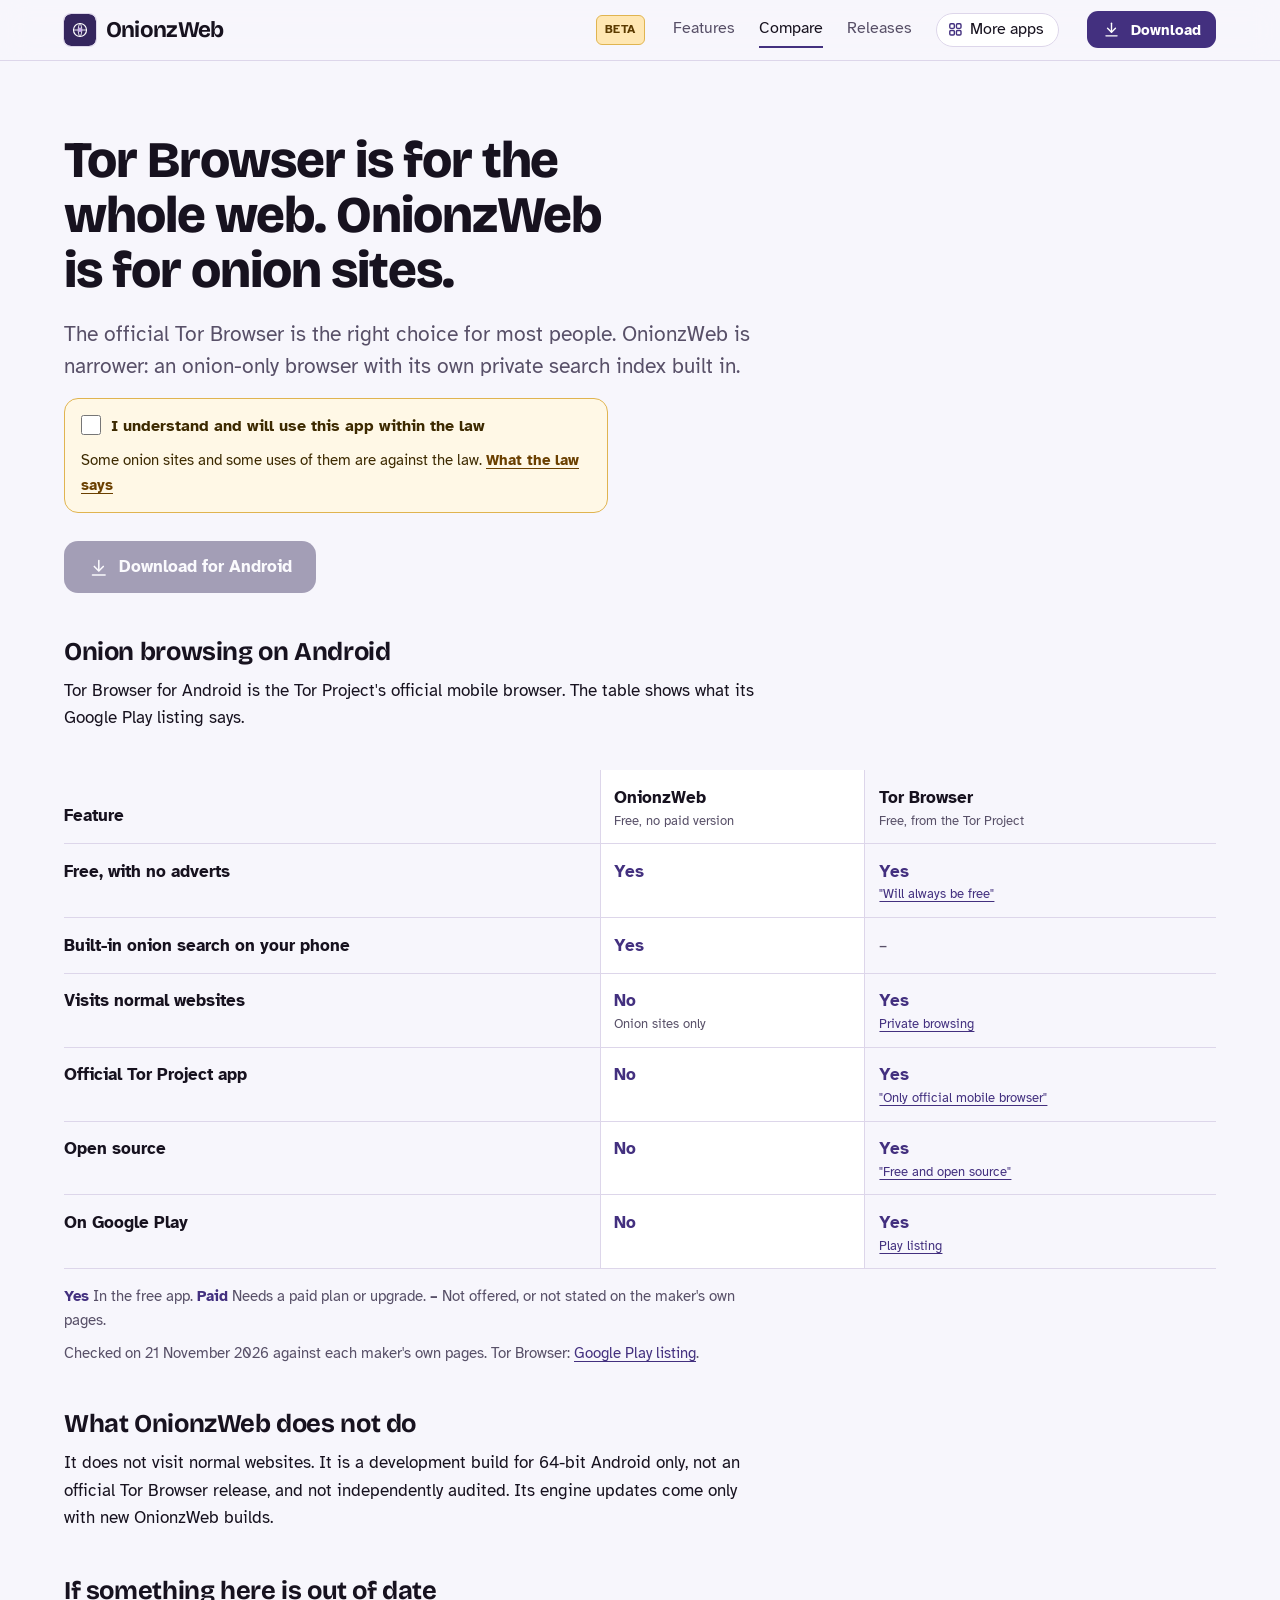
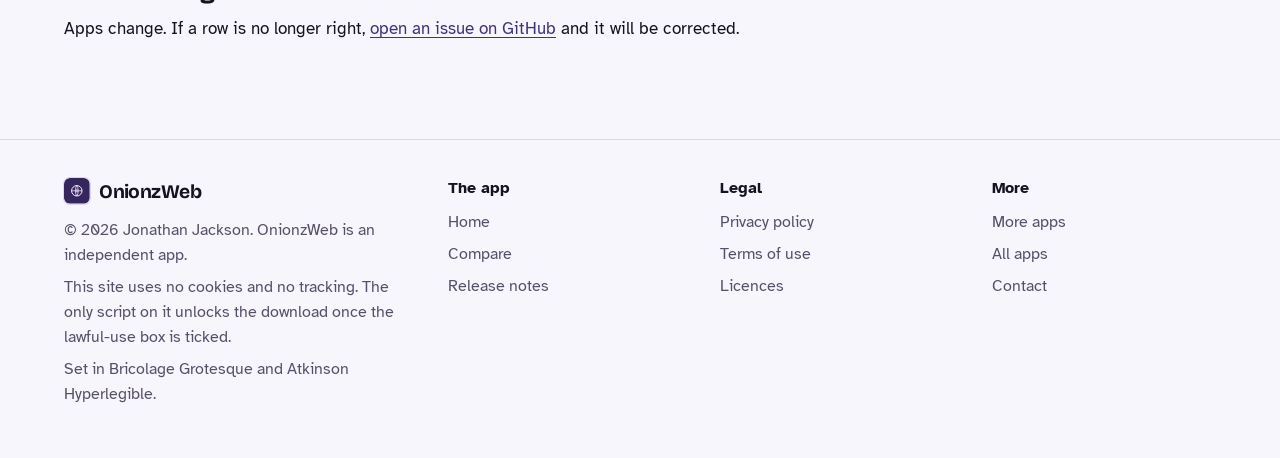
==== compare.html @ 521ddbe4 "Add the website" ====
<!DOCTYPE html>
<html lang="en-GB">
<head>
<meta charset="utf-8">
<meta name="viewport" content="width=device-width, initial-scale=1">
<title>OnionzWeb compared with Tor Browser</title>
<meta name="description" content="How OnionzWeb compares with the official Tor Browser for Android, row by row, with each claim linked to Tor Browser&#x27;s Google Play listing.">
<meta name="author" content="Jonathan Jackson">
<link rel="canonical" href="https://customgpter.github.io/onionzweb/compare.html">
<meta name="theme-color" content="#f7f6fc" media="(prefers-color-scheme: light)">
<meta name="theme-color" content="#0c0a15" media="(prefers-color-scheme: dark)">
<meta property="og:type" content="website">
<meta property="og:site_name" content="OnionzWeb">
<meta property="og:title" content="OnionzWeb compared with Tor Browser">
<meta property="og:description" content="How OnionzWeb compares with the official Tor Browser for Android, row by row, with each claim linked to Tor Browser&#x27;s Google Play listing.">
<meta property="og:url" content="https://customgpter.github.io/onionzweb/compare.html">
<meta property="og:image" content="https://customgpter.github.io/onionzweb/assets/og.png">
<meta property="og:image:width" content="1200">
<meta property="og:image:height" content="630">
<meta property="og:image:alt" content="OnionzWeb&#x27;s home screen: a private onion index with search and the totals">
<meta property="og:locale" content="en_GB">
<meta name="twitter:card" content="summary_large_image">
<link rel="icon" href="./assets/favicon.svg" type="image/svg+xml">
<link rel="apple-touch-icon" href="./assets/apple-touch-icon.png">
<link rel="preload" href="./assets/fonts/bricolage-grotesque-latin.woff2" as="font" type="font/woff2" crossorigin>
<link rel="preload" href="./assets/fonts/atkinson-hyperlegible-latin-400-normal.woff2" as="font" type="font/woff2" crossorigin>
<link rel="stylesheet" href="./assets/site.css?v=1">
<link rel="stylesheet" href="./assets/house.css?v=1">
<link rel="stylesheet" href="./assets/apps-list.css?v=1">
<script src="./assets/apps-list.js?v=1" defer></script>
</head>
<body>
<a class="skip" href="#main">Skip to content</a>
<header class="masthead">
<div class="wrap">
<a class="brand" href="./" aria-label="OnionzWeb home"><svg viewBox="0 0 108 108" aria-hidden="true"><rect width="108" height="108" rx="24" fill="#35265e"/><circle cx="54" cy="54" r="22" fill="none" stroke="#fff" stroke-width="4"/><path d="M32 54h44M54 32c-8 8-8 36 0 44M54 32c8 8 8 36 0 44" fill="none" stroke="#fff" stroke-width="3"/><path d="M54 44c-1.5 4-6 6-6 11a6 6 0 0 0 12 0c0-5-4.5-7-6-11z" fill="#c9a7f2"/></svg><span>OnionzWeb</span></a><span class="beta-tag">Beta</span>
<nav aria-label="Main"><ul><li><a href="./#features">Features</a></li><li><a href="./compare.html" aria-current="page">Compare</a></li><li><a href="./releases.html">Releases</a></li><li><a class="more-apps" href="./more-apps.html"><svg class="ico" viewBox="0 0 24 24" aria-hidden="true"><rect x="4" y="4" width="6.5" height="6.5" rx="1.6"/><rect x="13.5" y="4" width="6.5" height="6.5" rx="1.6"/><rect x="4" y="13.5" width="6.5" height="6.5" rx="1.6"/><rect x="13.5" y="13.5" width="6.5" height="6.5" rx="1.6"/></svg>More apps</a></li></ul></nav>
<a class="button small" href="./#download"><svg class="ico" viewBox="0 0 24 24" aria-hidden="true"><path d="M12 4v11"/><path d="M7 10.5l5 5 5-5"/><path d="M5 20h14"/></svg>Download</a>
</div>
</header>
<main id="main" class="doc">
<div class="wrap">
<div class="measure">
<h1>Tor Browser is for the whole web. OnionzWeb is for onion sites.</h1>
<p class="lede">The official Tor Browser is the right choice for most people. OnionzWeb is narrower: an onion-only browser with its own private search index built in.</p>
<div class="gate-scope"><div class="law-box" data-gate><label><input type="checkbox"> I understand and will use this app within the law</label><p>Some onion sites and some uses of them are against the law. <a href="terms.html#law">What the law says</a></p><noscript><p>Turn on JavaScript to tick the box and download.</p></noscript></div><p class="get"><a class="button" data-href="https://github.com/CustomGPTer/onionzweb/releases/download/v0.1.0-dev8/OnionzWeb.apk" aria-disabled="true" role="link" tabindex="-1"><svg class="ico" viewBox="0 0 24 24" aria-hidden="true"><path d="M12 4v11"/><path d="M7 10.5l5 5 5-5"/><path d="M5 20h14"/></svg>Download for Android</a></p></div>
<h2 id="table">Onion browsing on Android</h2>
<p>Tor Browser for Android is the Tor Project's official mobile browser. The table shows what its Google Play listing says.</p>
</div>
<div class="scroll">
<table class="cmp">
<thead><tr><th scope="col">Feature</th><th scope="col" class="ours">OnionzWeb<small>Free, no paid version</small></th><th scope="col">Tor Browser<small>Free, from the Tor Project</small></th></tr></thead>
<tbody>
<tr><th scope="row">Free, with no adverts</th><td class="yes ours"><span class="app">OnionzWeb</span><span class="v">Yes</span></td><td class="yes"><span class="app">Tor Browser</span><span class="v">Yes<small><a href="https://play.google.com/store/apps/details?id=org.torproject.torbrowser">"Will always be free"</a></small></span></td></tr>
<tr><th scope="row">Built-in onion search on your phone</th><td class="yes ours"><span class="app">OnionzWeb</span><span class="v">Yes</span></td><td class="na"><span class="app">Tor Browser</span><span class="v">&ndash;</span></td></tr>
<tr><th scope="row">Visits normal websites</th><td class="yes ours"><span class="app">OnionzWeb</span><span class="v">No<small>Onion sites only</small></span></td><td class="yes"><span class="app">Tor Browser</span><span class="v">Yes<small><a href="https://play.google.com/store/apps/details?id=org.torproject.torbrowser">Private browsing</a></small></span></td></tr>
<tr><th scope="row">Official Tor Project app</th><td class="yes ours"><span class="app">OnionzWeb</span><span class="v">No</span></td><td class="yes"><span class="app">Tor Browser</span><span class="v">Yes<small><a href="https://play.google.com/store/apps/details?id=org.torproject.torbrowser">"Only official mobile browser"</a></small></span></td></tr>
<tr><th scope="row">Open source</th><td class="yes ours"><span class="app">OnionzWeb</span><span class="v">No</span></td><td class="yes"><span class="app">Tor Browser</span><span class="v">Yes<small><a href="https://play.google.com/store/apps/details?id=org.torproject.torbrowser">"Free and open source"</a></small></span></td></tr>
<tr><th scope="row">On Google Play</th><td class="yes ours"><span class="app">OnionzWeb</span><span class="v">No</span></td><td class="yes"><span class="app">Tor Browser</span><span class="v">Yes<small><a href="https://play.google.com/store/apps/details?id=org.torproject.torbrowser">Play listing</a></small></span></td></tr>
</tbody>
</table>
</div>
<div class="measure">
<p class="key"><strong class="yes">Yes</strong> In the free app. <strong class="pay">Paid</strong> Needs a paid plan or upgrade. <strong>&ndash;</strong> Not offered, or not stated on the maker's own pages.</p>
<p class="key">Checked on 21 November 2026 against each maker's own pages. Tor Browser: <a href="https://play.google.com/store/apps/details?id=org.torproject.torbrowser">Google Play listing</a>.</p>
<h2>What OnionzWeb does not do</h2><p>It does not visit normal websites. It is a development build for 64-bit Android only, not an official Tor Browser release, and not independently audited. Its engine updates come only with new OnionzWeb builds.</p>
<h2 id="wrong">If something here is out of date</h2>
<p>Apps change. If a row is no longer right, <a href="https://github.com/CustomGPTer/onionzweb/issues">open an issue on GitHub</a> and it will be corrected.</p>
</div>
</div>
</main>
<footer class="colophon">
<div class="wrap">
<div>
<a class="brand" href="./" aria-label="OnionzWeb home"><svg viewBox="0 0 108 108" aria-hidden="true"><rect width="108" height="108" rx="24" fill="#35265e"/><circle cx="54" cy="54" r="22" fill="none" stroke="#fff" stroke-width="4"/><path d="M32 54h44M54 32c-8 8-8 36 0 44M54 32c8 8 8 36 0 44" fill="none" stroke="#fff" stroke-width="3"/><path d="M54 44c-1.5 4-6 6-6 11a6 6 0 0 0 12 0c0-5-4.5-7-6-11z" fill="#c9a7f2"/></svg><span>OnionzWeb</span></a>
<p>&copy; 2026 Jonathan Jackson. OnionzWeb is an independent app.</p>
<p>This site uses no cookies and no tracking. The only script on it unlocks the download once the lawful-use box is ticked.</p>
<p>Set in Bricolage Grotesque and Atkinson Hyperlegible.</p>
</div>
<nav aria-label="The app"><h2>The app</h2><ul>
<li><a href="./">Home</a></li>
<li><a href="./compare.html">Compare</a></li>
<li><a href="./releases.html">Release notes</a></li>

</ul></nav>
<nav aria-label="Legal"><h2>Legal</h2><ul>
<li><a href="./privacy.html">Privacy policy</a></li>
<li><a href="./terms.html">Terms of use</a></li>
<li><a href="./licences.html">Licences</a></li>
</ul></nav>
<nav aria-label="More"><h2>More</h2><ul>
<li><a href="./more-apps.html">More apps</a></li>
<li><a href="https://customgpter.github.io/">All apps</a></li>
<li><a href="https://github.com/CustomGPTer/onionzweb/issues">Contact</a></li>
</ul></nav>
</div>
</footer>
</body>
</html>
---- assets/site.css ----
@font-face{font-family:"Bricolage Grotesque";src:url("fonts/bricolage-grotesque-latin.woff2") format("woff2");font-weight:200 800;font-style:normal;font-display:swap}
@font-face{font-family:"Atkinson Hyperlegible";src:url("fonts/atkinson-hyperlegible-latin-400-normal.woff2") format("woff2");font-weight:400;font-style:normal;font-display:swap}
@font-face{font-family:"Atkinson Hyperlegible";src:url("fonts/atkinson-hyperlegible-latin-700-normal.woff2") format("woff2");font-weight:700;font-style:normal;font-display:swap}

/* Daylight page, night-time camera. The lamp colour is kept for the one thing to press and for what the camera has seen. */
:root{
  --page:#f2f5f9; --panel:#ffffff; --raised:#e8edf3; --ink:#0d1a2b; --soft:#465468; --rule:#d2dae4;
  --accent:#0a6a55; --accent-ink:#ffffff; --warn:#8a5200; --rec:#d3302f;
  --lamp:#ffb347; --lamp-ink:#231400; --lamp-text:#8a5200;
  --night:#09111e; --night-2:#111d30; --night-3:#1a2a43; --night-ink:#eaf0f8; --night-soft:#9fb0c7; --night-rule:#24364f; --iris:#55d6ab;
  --display:"Bricolage Grotesque","Atkinson Hyperlegible",system-ui,sans-serif;
  --sans:"Atkinson Hyperlegible",system-ui,-apple-system,"Segoe UI",Roboto,sans-serif;
  --mono:ui-monospace,SFMono-Regular,Menlo,Consolas,"Liberation Mono",monospace;
  color-scheme:light dark;
}
@media (prefers-color-scheme:dark){
  :root{--page:#0a111b; --panel:#111a27; --raised:#182434; --ink:#e9eef5; --soft:#a0aec0; --rule:#243247;
    --accent:#55d6ab; --accent-ink:#00281d; --warn:#ffb347; --rec:#ff6163; --lamp-text:#ffb347}
}

*,*::before,*::after{box-sizing:border-box}
html{-webkit-text-size-adjust:100%;scroll-behavior:smooth;scroll-padding-top:5.5rem}
@media (prefers-reduced-motion:reduce){html{scroll-behavior:auto}}
body{margin:0;background:var(--page);color:var(--ink);font:400 1.0625rem/1.62 var(--sans);text-rendering:optimizeLegibility;-webkit-font-smoothing:antialiased}
img,svg{max-width:100%;display:block}
a{color:var(--accent);text-decoration-thickness:.07em;text-underline-offset:.2em}
a:hover{text-decoration-thickness:.13em}
:focus-visible{outline:3px solid var(--lamp);outline-offset:3px;border-radius:6px}
code{font:.9em/1 var(--mono);overflow-wrap:anywhere}
h1,h2,h3{font-family:var(--display);font-weight:700;letter-spacing:-.015em;line-height:1.08;margin:0;text-wrap:balance}
p{margin:0 0 1rem}
.skip{position:absolute;left:-999px;top:0;background:var(--ink);color:var(--page);padding:.6rem 1rem;z-index:30;border-radius:0 0 8px 0}
.skip:focus{left:0}
.sr{position:absolute;width:1px;height:1px;overflow:hidden;clip-path:inset(50%);white-space:nowrap}
.wrap{width:min(72rem,100% - 2.5rem);margin-inline:auto}
.measure{max-width:44rem}
.ico{width:1.25em;height:1.25em;flex:none;fill:none;stroke:currentColor;stroke-width:1.75;stroke-linecap:round;stroke-linejoin:round}

/* ---------- masthead */
.masthead{position:sticky;top:0;z-index:20;background:color-mix(in srgb,var(--page) 88%,transparent);-webkit-backdrop-filter:blur(14px) saturate(1.3);backdrop-filter:blur(14px) saturate(1.3);border-bottom:1px solid var(--rule)}
.masthead .wrap{display:flex;flex-wrap:wrap;align-items:center;gap:.35rem 1.75rem;padding-block:.7rem}
.brand{display:inline-flex;align-items:center;gap:.6rem;font:700 1.4rem/1 var(--display);letter-spacing:-.03em;color:var(--ink);text-decoration:none;margin-right:auto}
.brand svg{width:2rem;height:2rem;flex:none;border-radius:.5rem;box-shadow:0 0 0 1px var(--rule)}
.masthead nav ul{display:flex;flex-wrap:wrap;align-items:center;gap:.15rem 1.5rem;list-style:none;margin:0;padding:0;font-size:1rem;line-height:1.3}
.masthead nav a{display:inline-flex;align-items:center;gap:.4rem;color:var(--soft);text-decoration:none;padding-block:.45rem;border-bottom:2px solid transparent}
.masthead nav a:hover{color:var(--ink)}
.masthead nav a[aria-current="page"]{color:var(--ink);border-bottom-color:var(--lamp)}
.masthead nav a.more-apps{color:var(--ink);border:1px solid var(--rule);border-radius:999px;padding:.34rem .85rem .34rem .65rem;background:var(--panel)}
.masthead nav a.more-apps .ico{width:1.05em;height:1.05em;color:var(--accent);stroke-width:2}
.masthead nav a.more-apps:hover,.masthead nav a.more-apps[aria-current="page"]{border-color:var(--accent)}
.button{display:inline-flex;align-items:center;gap:.6rem;background:var(--lamp);color:var(--lamp-ink);font:700 1.08rem/1.2 var(--sans);text-decoration:none;padding:.95rem 1.5rem;border-radius:14px;box-shadow:0 1px 0 rgba(255,255,255,.45) inset,0 12px 24px -14px rgba(138,82,0,.9)}
.button:hover{background:#ffc56e}
.button:active{transform:translateY(1px)}
.button.small{font-size:.95rem;padding:.55rem .95rem;border-radius:11px;box-shadow:none}
.button.quiet{background:none;box-shadow:none;border:1px solid var(--rule);color:var(--ink)}
.button.quiet:hover{border-color:var(--ink);background:none}
@media (max-width:52rem){
  .masthead nav{order:3;flex:1 0 100%}
  .masthead nav ul{gap:.1rem .85rem;font-size:.95rem}
  .masthead nav .wide{display:none}
}
@media (max-width:24rem){.masthead nav a.more-apps .ico{display:none}.masthead nav a.more-apps{padding-inline:.7rem}}

/* ---------- hero */
.hero{padding-block:clamp(2.2rem,6vw,4.75rem) clamp(2.5rem,6vw,4.5rem);overflow:hidden}
.hero-grid{display:grid;gap:clamp(2.25rem,5vw,4rem);align-items:center}
@media (min-width:62rem){.hero-grid{grid-template-columns:minmax(0,11fr) minmax(0,10fr)}}
.hero h1{font-size:clamp(2.6rem,6vw,4.25rem);font-weight:800;line-height:1;letter-spacing:-.022em;margin-bottom:1.5rem}
.lede{font-size:clamp(1.14rem,2vw,1.3rem);line-height:1.55;color:var(--soft);margin:0 0 1rem;max-width:34rem}
.get{display:flex;flex-wrap:wrap;align-items:center;gap:.9rem 1.5rem;margin:1.8rem 0 1.1rem}
.get .aside{font-weight:700;color:var(--ink)}
.facts{font-size:.98rem;line-height:1.5;color:var(--soft);margin:0 0 .5rem;max-width:36rem}
.pills{display:flex;flex-wrap:wrap;gap:.45rem;list-style:none;margin:0 0 1rem;padding:0;font-size:.95rem}
.pills li{border:1px solid var(--rule);border-radius:999px;padding:.22rem .8rem;background:var(--panel);color:var(--soft)}

/* the monitor: the camera's view, the day beneath it, and the alert it sends */
.monitor{position:relative;max-width:36rem;margin-inline:auto;width:100%;padding-bottom:3.1rem}
@media (min-width:62rem){.monitor{margin-inline:auto 0}}
.screen{position:relative;background:var(--night);border-radius:22px;padding:.6rem;box-shadow:0 0 0 1px var(--night-rule),0 30px 60px -30px rgba(9,17,30,.75)}
.cam{position:relative;border-radius:15px;overflow:hidden;aspect-ratio:16/10;background:#0b1626}
.cam svg{width:100%;height:100%}
.cam text{font:700 15px var(--sans);fill:#231400}
.hud{position:absolute;display:inline-flex;align-items:center;gap:.4rem;font:700 .76rem/1 var(--sans);color:var(--night-ink);background:rgba(6,12,22,.62);border-radius:999px;padding:.38rem .65rem;letter-spacing:.01em}
.hud i{width:.5rem;height:.5rem;border-radius:50%;background:var(--iris)}
.hud.watching{left:.7rem;top:.7rem}
.hud.rec{right:.7rem;top:.7rem}
.hud.rec i{background:#ff5a5c}
.hud.stamp{left:.7rem;bottom:.7rem;font:400 .74rem/1 var(--mono);border-radius:6px;color:#d5deea}
.hud.place{right:.7rem;bottom:.7rem;border-radius:6px;font-weight:400;color:#d5deea}
.day{padding:.85rem .55rem 2rem;color:var(--night-soft);font-size:.8rem;line-height:1.2}
.day-head{display:flex;justify-content:space-between;margin-bottom:.6rem}
.day-head b{color:var(--night-ink)}
.track{position:relative;height:1.5rem;border-radius:7px;background:repeating-linear-gradient(90deg,var(--night-3) 0 1px,transparent 1px calc(100% / 24)),var(--night-2);box-shadow:inset 0 0 0 1px var(--night-rule)}
.ev{position:absolute;top:3px;bottom:3px;width:max(5px,1.1%);border-radius:3px;background:var(--iris);left:var(--at)}
.ev.seen{background:var(--lamp)}
.now{position:absolute;top:-4px;bottom:-4px;left:var(--at);width:2px;background:var(--night-ink);border-radius:2px}
.hours{display:flex;justify-content:space-between;margin-top:.4rem;font-size:.72rem}
.alert{position:absolute;right:-.4rem;bottom:0;display:flex;align-items:center;gap:.75rem;width:min(19rem,88%);background:var(--panel);color:var(--ink);border:1px solid var(--rule);border-radius:16px;padding:.65rem .8rem;box-shadow:0 18px 36px -18px rgba(9,17,30,.55)}
.alert .thumb{flex:none;width:3.1rem;height:3.1rem;border-radius:10px;background:linear-gradient(160deg,#16263d,#0b1626);position:relative;overflow:hidden}
.alert .thumb::before{content:"";position:absolute;left:50%;bottom:0;width:38%;height:62%;translate:-50% 0;border-radius:40% 40% 0 0;background:#6f86a6}
.alert .thumb::after{content:"";position:absolute;left:50%;top:14%;width:26%;aspect-ratio:1;translate:-50% 0;border-radius:50%;background:#8ea4c2}
.alert b{display:block;font-size:.98rem;line-height:1.25}
.alert span{display:block;font-size:.86rem;color:var(--soft);line-height:1.3}
.alert .dot{flex:none;width:.6rem;height:.6rem;border-radius:50%;background:var(--lamp);margin-left:auto;box-shadow:0 0 0 4px color-mix(in srgb,var(--lamp) 25%,transparent)}
@media (max-width:26rem){.alert{right:0}}
@media (prefers-reduced-motion:no-preference){
  .cam .spill{animation:vg-in .9s ease-out .25s both}
  .cam .who{animation:vg-step .9s cubic-bezier(.2,.8,.25,1) .9s both}
  .cam .mark{animation:vg-lock .45s cubic-bezier(.3,1.4,.5,1) 1.7s both;transform-box:fill-box;transform-origin:center}
  .hud.rec{animation:vg-in .3s ease-out 2.05s both}
  .hud.rec i{animation:vg-blink 1.2s steps(2,jump-none) 2.3s 4}
  .ev.seen,.now{animation:vg-pop .4s cubic-bezier(.3,1.5,.5,1) 2.4s both}
  .alert{animation:vg-rise .6s cubic-bezier(.2,.8,.25,1) 2.9s both}
  @keyframes vg-in{from{opacity:0}to{opacity:1}}
  @keyframes vg-step{from{opacity:0;transform:translateX(18px)}to{opacity:1;transform:none}}
  @keyframes vg-lock{from{opacity:0;transform:scale(1.12)}to{opacity:1;transform:none}}
  @keyframes vg-blink{from{opacity:1}to{opacity:.25}}
  @keyframes vg-pop{from{opacity:0;transform:scaleY(.2)}to{opacity:1;transform:none}}
  @keyframes vg-rise{from{opacity:0;transform:translateY(14px)}to{opacity:1;transform:none}}
}

/* ---------- sections */
section{padding-block:clamp(3rem,7vw,5.5rem)}
section + section{border-top:1px solid var(--rule)}
h2{font-size:clamp(1.8rem,3.6vw,2.6rem);margin-bottom:.9rem}
h3{font:700 1.1rem/1.3 var(--sans);letter-spacing:0;margin:0 0 .3rem}
.intro{color:var(--soft);max-width:40rem;margin-bottom:2.2rem;font-size:1.1rem}

.promises{padding-block:0;border-block:1px solid var(--rule);background:var(--panel)}
.promises ul{list-style:none;margin:0;padding:0;display:grid;grid-template-columns:repeat(auto-fit,minmax(min(100%,14rem),1fr))}
.promises li{display:flex;gap:.8rem;align-items:flex-start;padding:1.4rem 1.5rem 1.4rem 0}
.promises .ico{width:1.6rem;height:1.6rem;color:var(--accent);margin-top:.1rem}
.promises b{display:block;line-height:1.3}
.promises span{color:var(--soft);font-size:.96rem;line-height:1.45;display:block}
.hero + .promises{border-top:1px solid var(--rule)}

.steps{list-style:none;counter-reset:s;margin:0;padding:0;display:grid;gap:1.25rem}
@media (min-width:52rem){.steps{grid-template-columns:repeat(3,minmax(0,1fr))}}
.steps li{counter-increment:s;background:var(--panel);border:1px solid var(--rule);border-radius:18px;padding:1.4rem 1.4rem 1.5rem}
.steps li::before{content:counter(s);display:grid;place-items:center;width:2rem;height:2rem;border-radius:50%;background:var(--ink);color:var(--page);font:700 1rem/1 var(--display);margin-bottom:1rem}
.steps p{margin:0;color:var(--soft)}

.notices{display:grid;gap:1.25rem}
@media (min-width:52rem){.notices{grid-template-columns:repeat(2,minmax(0,1fr))}}
.sense{background:var(--night);color:var(--night-ink);border-radius:20px;padding:1.5rem 1.5rem 1.6rem;box-shadow:0 0 0 1px var(--night-rule)}
.sense h3{font:700 1.35rem/1.2 var(--display);letter-spacing:-.02em;margin-bottom:.35rem}
.sense p{color:var(--night-soft);margin-bottom:1.1rem}
.chips{display:flex;flex-wrap:wrap;gap:.5rem;list-style:none;margin:0;padding:0}
.chips li{display:inline-flex;align-items:center;gap:.45rem;border:1px solid var(--night-rule);background:var(--night-2);border-radius:10px;padding:.42rem .75rem .42rem .6rem;font-size:.98rem;line-height:1.2}
.chips .ico{color:var(--lamp)}

.groups{display:grid;gap:0}
.group{display:grid;gap:.4rem 3rem;padding-block:1.6rem;border-top:1px solid var(--rule)}
.group:last-child{border-bottom:1px solid var(--rule)}
@media (min-width:56rem){.group{grid-template-columns:13rem minmax(0,1fr)}}
.group > h3{font:700 1.3rem/1.2 var(--display);letter-spacing:-.02em;color:var(--ink)}
.group dl{margin:0;display:grid;gap:1.1rem 2.5rem}
@media (min-width:40rem){.group dl{grid-template-columns:repeat(2,minmax(0,1fr))}}
.group dt{font-weight:700;line-height:1.35}
.group dd{margin:.2rem 0 0;color:var(--soft)}

.setups{display:grid;gap:1.25rem}
@media (min-width:52rem){.setups{grid-template-columns:repeat(2,minmax(0,1fr))}}
.setup{background:var(--panel);border:1px solid var(--rule);border-radius:20px;padding:1.5rem}
.setup h3{font:700 1.35rem/1.2 var(--display);letter-spacing:-.02em;margin-bottom:.9rem}
.setup .kit{display:flex;align-items:center;gap:.6rem;color:var(--soft);font-size:.95rem;margin-bottom:1rem}
.setup .kit .ico{width:1.9rem;height:1.9rem;color:var(--ink);stroke-width:1.5}
.setup .kit .to{width:1.2rem;height:1.2rem;color:var(--soft)}
.ticks{list-style:none;margin:0;padding:0;display:grid;gap:.5rem}
.ticks li{position:relative;padding-left:1.7rem;color:var(--soft)}
.ticks li::before{content:"";position:absolute;left:.15rem;top:.42em;width:.75rem;height:.42rem;border-left:2.5px solid var(--accent);border-bottom:2.5px solid var(--accent);rotate:-45deg}

.modes{list-style:none;margin:0;padding:0;display:grid;gap:1.25rem}
@media (min-width:52rem){.modes{grid-template-columns:repeat(3,minmax(0,1fr))}}
.modes li{border-top:3px solid var(--ink);padding-top:1rem}
.modes p{color:var(--soft);margin:0}

.scroll{overflow-x:auto}
table{width:100%;border-collapse:collapse}
th,td{text-align:left;vertical-align:top;padding:.85rem 1.2rem .85rem 0;border-top:1px solid var(--rule)}
thead th{border-top:0;color:var(--soft);font-weight:400;padding-top:0}
tbody th{font-weight:700;min-width:11rem}
tr:last-child>*{border-bottom:1px solid var(--rule)}
.after-table{margin-top:1.5rem}
/* On a phone a table becomes a stack: the row's name, then its cells side by side. */
@media (max-width:40rem){
  table:not(.cmp),table:not(.cmp) thead,table:not(.cmp) tbody{display:block}
  table:not(.cmp) tr{display:flex;flex-wrap:wrap;gap:.3rem 1.1rem;padding:.9rem 0;border-top:1px solid var(--rule)}
  table:not(.cmp) thead tr{border-top:0;padding-top:0}
  table:not(.cmp) tbody tr:last-child{border-bottom:1px solid var(--rule)}
  table:not(.cmp) th,table:not(.cmp) td{display:block;border:0;padding:0;flex:1 1 0;min-width:0;overflow-wrap:break-word}
  table:not(.cmp) tr>:first-child{flex:0 0 100%;min-width:0}
}

.plain{list-style:none;margin:0;padding:0;display:grid;gap:1.6rem 3rem}
@media (min-width:52rem){.plain{grid-template-columns:repeat(3,minmax(0,1fr))}}
.plain p{color:var(--soft);margin:0}

.faq{display:grid;gap:0 3rem;align-items:start}
@media (min-width:56rem){.faq{grid-template-columns:repeat(2,minmax(0,1fr))}}
.faq details{border-top:1px solid var(--rule);padding:.15rem 0}
.faq summary{cursor:pointer;list-style:none;display:flex;align-items:flex-start;justify-content:space-between;gap:1rem;font-weight:700;padding:.85rem 0;line-height:1.35}
.faq summary::-webkit-details-marker{display:none}
.faq summary::after{content:"";flex:none;width:.6rem;height:.6rem;margin:.3rem .25rem 0 0;border-right:2px solid var(--soft);border-bottom:2px solid var(--soft);rotate:45deg;transition:rotate .15s}
.faq details[open] summary::after{rotate:-135deg;margin-top:.55rem}
.faq details p{color:var(--soft);margin:0 0 1.1rem;max-width:36rem}
@media (prefers-reduced-motion:reduce){.faq summary::after{transition:none}}

.closing{background:var(--night);color:var(--night-ink);border-top:0}
.closing .wrap{display:grid;gap:1.5rem 3rem;align-items:center}
@media (min-width:52rem){.closing .wrap{grid-template-columns:minmax(0,1fr) auto}}
.closing h2{margin-bottom:.5rem}
.closing p{color:var(--night-soft);margin:0;max-width:36rem}
.closing a:not(.button){color:var(--iris)}
section + .closing{border-top:0}

/* ---------- document pages */
.doc{padding-block:clamp(2.5rem,6vw,4.5rem) clamp(3rem,7vw,5rem)}
.doc h1{font-size:clamp(2.2rem,5vw,3.2rem);font-weight:800;letter-spacing:-.02em;margin-bottom:1.2rem}
.doc .lede{max-width:none}
.doc h2{font-size:1.6rem;margin-top:2.8rem;margin-bottom:.7rem;scroll-margin-top:5.5rem}
.doc h3{margin-top:1.6rem}
.doc ul{padding-left:1.25rem;margin:0 0 1rem}
.doc li{margin:.4rem 0}
.doc a{overflow-wrap:anywhere}
.contents{border-block:1px solid var(--rule);padding-block:1rem;margin-block:2rem}
.contents ul{list-style:none;margin:.4rem 0 0;padding:0;columns:2 14rem;column-gap:2rem}
.contents li{margin:.2rem 0;break-inside:avoid}
.note{border-left:3px solid var(--lamp);padding:.2rem 0 .2rem 1.1rem;color:var(--soft)}
.key{font-size:.95rem;line-height:1.55;color:var(--soft);margin:0 0 .6rem}
.sum{font-size:.95rem;overflow-wrap:anywhere}

/* ---------- compare */
.cmp{min-width:44rem;margin:1.4rem 0 1rem}
.cmp th,.cmp td{padding:.85rem .9rem}
.cmp thead th{color:var(--ink);font-weight:700;vertical-align:bottom;padding-top:.85rem}
.cmp small{display:block;font-weight:400;font-size:.84rem;line-height:1.35;color:var(--soft)}
.cmp tbody th{min-width:13rem;padding-left:0}
.cmp thead th:first-child{padding-left:0}
.cmp .ours{background:var(--panel);box-shadow:inset 1px 0 var(--rule),inset -1px 0 var(--rule)}
.yes{color:var(--accent);font-weight:700}
.pay{color:var(--lamp-text);font-weight:700}
.na{color:var(--soft)}
.cmp .app{display:none}
@media (max-width:54rem){
  .cmp{min-width:0}
  .cmp thead{position:absolute;width:1px;height:1px;overflow:hidden;clip-path:inset(50%)}
  .cmp tbody,.cmp tr,.cmp th,.cmp td{display:block}
  .cmp tr{padding:1rem 0;border-top:1px solid var(--rule)}
  .cmp th,.cmp td{border:0;padding:0}
  .cmp tbody th{min-width:0;margin-bottom:.55rem}
  .cmp td{display:grid;grid-template-columns:7.5rem 1fr;gap:.75rem;padding:.22rem 0}
  .cmp .app{display:block;font-weight:400;color:var(--soft)}
  .cmp .ours{background:none;box-shadow:none}
  .cmp .ours .app{color:var(--ink);font-weight:700}
}

/* ---------- release notes */
.release{border-top:1px solid var(--rule);margin-top:2.4rem;padding-top:1.9rem;scroll-margin-top:5.5rem}
.doc .release h2{margin-top:0}
.contents + .release{border-top:0;margin-top:0;padding-top:.4rem}
.ver{font-weight:700;font-size:.95rem;color:var(--lamp-text);margin:0 0 .5rem}
.when{color:var(--soft);margin:-.2rem 0 .2rem}
.tag{display:inline-block;background:var(--accent);color:var(--accent-ink);border-radius:999px;font-weight:700;font-size:.8rem;padding:.08rem .6rem;margin-right:.6rem}
.doc .release h3{font-size:1rem;color:var(--ink);margin:1.3rem 0 .2rem}
.release ul{margin-bottom:0}

/* ---------- more apps */
.mapps{list-style:none;margin:2.2rem 0 0;padding:0;display:grid;gap:1.4rem}
@media (min-width:50rem){.mapps{grid-template-columns:repeat(2,minmax(0,1fr))}}
.doc .mapps{padding-left:0}
.doc .mapp{margin:0}
.mapp{display:flex;flex-direction:column;background:var(--panel);border:1px solid var(--rule);border-radius:20px;overflow:hidden}
.mapp-cover{position:relative;height:6.5rem;background:linear-gradient(135deg,var(--b),var(--b2));overflow:hidden}
.mapp-cover svg{position:absolute;right:-1.2rem;top:-1.6rem;width:11rem;height:11rem;max-width:none;opacity:.22}
.mapp-body{display:flex;flex-direction:column;flex:1;padding:0 1.4rem 1.4rem}
.mapp-icon{width:4.25rem;height:4.25rem;border-radius:1rem;margin-top:-2.1rem;position:relative;box-shadow:0 0 0 4px var(--panel)}
.mapp h2{font-size:1.6rem;margin:.85rem 0 .1rem}
.mapp-kind{color:var(--soft);margin:0 0 .7rem}
.mapp-say{margin:0 0 1.1rem}
.mapp-go{display:flex;flex-wrap:wrap;align-items:center;gap:.7rem 1.3rem;margin:auto 0 0}
.mapp-go .button{padding:.75rem 1.15rem;font-size:1rem;border-radius:12px}
.mapp-site{font-weight:700}
.mapp-needs{font-size:.9rem;color:var(--soft);margin:.9rem 0 0}

/* ---------- colophon */
.colophon{border-top:1px solid var(--rule);color:var(--soft);font-size:.98rem;line-height:1.6}
.colophon .wrap{display:grid;gap:2rem 3rem;padding-block:2.4rem 2.8rem}
@media (min-width:52rem){.colophon .wrap{grid-template-columns:minmax(0,1.5fr) repeat(3,minmax(0,1fr))}}
.colophon p{margin:0 0 .4rem;max-width:26rem}
.colophon .brand{font-size:1.2rem;margin-bottom:.9rem}
.colophon .brand svg{width:1.6rem;height:1.6rem}
.colophon h2{font:700 .98rem/1.3 var(--sans);letter-spacing:0;color:var(--ink);margin:0 0 .5rem}
.colophon ul{list-style:none;margin:0;padding:0}
.colophon li a{display:inline-block;padding-block:.22rem;color:var(--soft);text-decoration:none}
.colophon li a:hover{color:var(--ink);text-decoration:underline}
---- assets/house.css ----
:root{--page:#f7f6fc;--panel:#ffffff;--raised:#ece8f4;--ink:#17121f;--soft:#585068;--rule:#ddd6ea;--accent:#43307f;--accent-ink:#ffffff;--lamp:#43307f;--lamp-ink:#ffffff;--lamp-text:#43307f}
@media (prefers-color-scheme:dark){:root{--page:#0c0a15;--panel:#16121f;--raised:#1f1a2c;--ink:#efeaf8;--soft:#b3aac6;--rule:#2e2740;--accent:#b9a6f5;--accent-ink:#1b0f2e;--lamp:#b9a6f5;--lamp-ink:#1b0f2e;--lamp-text:#b9a6f5}}
/* House additions: phone frames, the screens gallery, the lawful-use box and test-build labels. */
.brand svg{border-radius:22%}
.hero-phone{display:flex;justify-content:center}
.phone{position:relative;width:min(100%,19rem);aspect-ratio:393/852;padding:.55rem;border-radius:2.6rem;background:#0b0d12;box-shadow:0 0 0 1px rgba(255,255,255,.06) inset,0 1px 0 rgba(255,255,255,.12) inset,0 30px 60px -28px rgba(10,20,40,.55),0 12px 24px -12px rgba(10,20,40,.35)}
.phone img{display:block;width:100%;height:100%;object-fit:cover;object-position:top;border-radius:2.1rem;background:#111}
.gallery{display:flex;gap:clamp(1rem,3vw,1.75rem);overflow-x:auto;scroll-snap-type:x mandatory;padding:.5rem .25rem 1.25rem;margin:1.75rem -.25rem 0;scrollbar-width:thin;overscroll-behavior-x:contain}
.gallery:focus-visible{outline-offset:6px}
.shot{flex:0 0 auto;width:min(72vw,15.5rem);margin:0;scroll-snap-align:start}
.shot .phone{width:100%;border-radius:2.2rem;padding:.45rem}
.shot .phone img{border-radius:1.8rem}
.shot .shot figcaption{margin:.85rem .2rem 0;font-size:.98rem;line-height:1.4;color:var(--soft)}
.gate-scope{margin:0 0 .25rem}
.law-box{margin:0 0 1rem;padding:.9rem 1rem;max-width:34rem;border:1px solid #e0b450;background:#fff8e6;color:#3d2a00;border-radius:14px}
.law-box label{display:flex;gap:.65rem;align-items:flex-start;font-weight:700;cursor:pointer;font-size:1.02rem}
.law-box input{width:1.25rem;height:1.25rem;margin:.12rem 0 0;flex:none;accent-color:#8a5200}
.law-box p{margin:.5rem 0 0;font-size:.95rem}
.law-box a{color:#6b4000;font-weight:700}
.gate-scope a[aria-disabled="true"]{opacity:.45;cursor:not-allowed;pointer-events:none;filter:grayscale(.4);box-shadow:none}
.law-band{background:var(--raised)}
.beta-tag{display:inline-block;margin-left:-.9rem;font-size:.72rem;font-weight:700;letter-spacing:.05em;text-transform:uppercase;padding:.3rem .5rem;border-radius:6px;background:#ffe7b3;color:#5c3b00;border:1px solid #e0b450}
.beta-note{max-width:34rem;padding:.8rem 1rem;border-radius:12px;background:#ffe7b3;color:#3d2a00;border:1px solid #e0b450}
.mapp-soon{display:inline-block;padding:.85rem 1.3rem;border:1px dashed var(--rule);border-radius:14px;color:var(--soft);font-weight:700}
code.sum{word-break:break-all}
@media (prefers-color-scheme:dark){
  .law-box,.beta-note{background:#2a2108;color:#ffe9b8;border-color:#7a5c14}
  .law-box a{color:#ffd27a}
  .law-box input{accent-color:#ffb347}
  .beta-tag{background:#4a3500;color:#ffe2a3;border-color:#8a6a1c}
  .phone{box-shadow:0 0 0 1px rgba(255,255,255,.1) inset,0 30px 60px -28px rgba(0,0,0,.8)}
}
@media (max-width:40rem){.hero-phone .phone{width:min(78%,17rem)}}
---- assets/apps-list.css ----
/* The full app list on More apps pages and the hub. Works alongside each site's own card styles. */
.mapps-jump{margin:1.8rem 0 0}
.mapps-jump ul{list-style:none;margin:0;padding:0;display:flex;flex-wrap:wrap;gap:.5rem}
.mapps-jump a{display:inline-block;padding:.45rem .85rem;border:1px solid var(--rule,#d2dae4);border-radius:999px;font-size:.95rem;font-weight:700;text-decoration:none;color:inherit;background:var(--panel,#fff)}
.mapps-jump a:hover,.mapps-jump a:focus-visible{border-color:currentColor}
.mapps-group{margin:2.6rem 0 0;scroll-margin-top:5rem}
.mapps-cat{font-size:1.45rem;margin:0;padding:0 0 .6rem;border-bottom:1px solid var(--rule,#d2dae4)}
.mapps-group .mapps{margin-top:1.4rem}
.mapp h3{font-size:1.5rem;line-height:1.2;margin:.85rem 0 .1rem;display:flex;flex-wrap:wrap;align-items:center;gap:.5rem}
.mapp-badge{display:inline-block;font-size:.75rem;font-weight:700;letter-spacing:.04em;text-transform:uppercase;line-height:1;padding:.35rem .55rem;border-radius:6px;vertical-align:middle}
.mapp-badge.beta{background:#ffe7b3;color:#5c3b00;border:1px solid #e0b450}
.mapp-badge.here{background:transparent;color:var(--soft,#465468);border:1px solid var(--rule,#d2dae4)}
.mapp-soon{display:inline-block;padding:.7rem 1.1rem;border:1px dashed var(--rule,#b9c4d1);border-radius:12px;color:var(--soft,#465468);font-weight:700}
.mapp-go .button.ghost{background:transparent;color:inherit;border:2px solid currentColor;box-shadow:none}
.mapp-also{font-size:.9rem;color:var(--soft,#465468);margin:.6rem 0 0}
.mapp-law{margin:0 0 1rem;padding:.8rem .9rem;border:1px solid #e0b450;background:#fff8e6;color:#3d2a00;border-radius:12px;font-size:.95rem}
.mapp-law label{display:flex;gap:.6rem;align-items:flex-start;font-weight:700;cursor:pointer}
.mapp-law input{width:1.2rem;height:1.2rem;margin:.1rem 0 0;flex:none;accent-color:#8a5200}
.mapp-law p{margin:.45rem 0 0}
.mapp-law a{color:#6b4000;font-weight:700}
.mapp a[aria-disabled="true"]{opacity:.45;cursor:not-allowed;pointer-events:none;filter:grayscale(.4)}
@media (prefers-color-scheme:dark){
  .mapp-badge.beta{background:#4a3500;color:#ffe2a3;border-color:#8a6a1c}
  .mapp-law{background:#2a2108;color:#ffe9b8;border-color:#7a5c14}
  .mapp-law a{color:#ffd27a}
  .mapp-law input{accent-color:#ffb347}
}
:where(.mapp a.button){display:inline-flex;align-items:center;gap:.5rem;padding:.75rem 1.15rem;border-radius:12px;background:var(--accent,#1f5fa8);color:var(--accent-ink,#fff);font-weight:700;text-decoration:none;border:2px solid transparent}
:where(.mapp a.button.ghost){background:transparent;color:inherit;border-color:currentColor}
:where(.mapps){list-style:none;padding:0;display:grid;gap:1.4rem}
.gate-scope{margin:0 0 .25rem}
.law-box{margin:0 0 1rem;padding:.9rem 1rem;max-width:34rem;border:1px solid #e0b450;background:#fff8e6;color:#3d2a00;border-radius:14px}
.law-box label{display:flex;gap:.65rem;align-items:flex-start;font-weight:700;cursor:pointer;font-size:1.02rem}
.law-box input{width:1.25rem;height:1.25rem;margin:.12rem 0 0;flex:none;accent-color:#8a5200}
.law-box p{margin:.5rem 0 0;font-size:.95rem}
.law-box a{color:#6b4000;font-weight:700}
.gate-scope a[aria-disabled="true"]{opacity:.45;cursor:not-allowed;pointer-events:none;filter:grayscale(.4);box-shadow:none}
@media (prefers-color-scheme:dark){
  .law-box{background:#2a2108;color:#ffe9b8;border-color:#7a5c14}
  .law-box a{color:#ffd27a}
  .law-box input{accent-color:#ffb347}
}
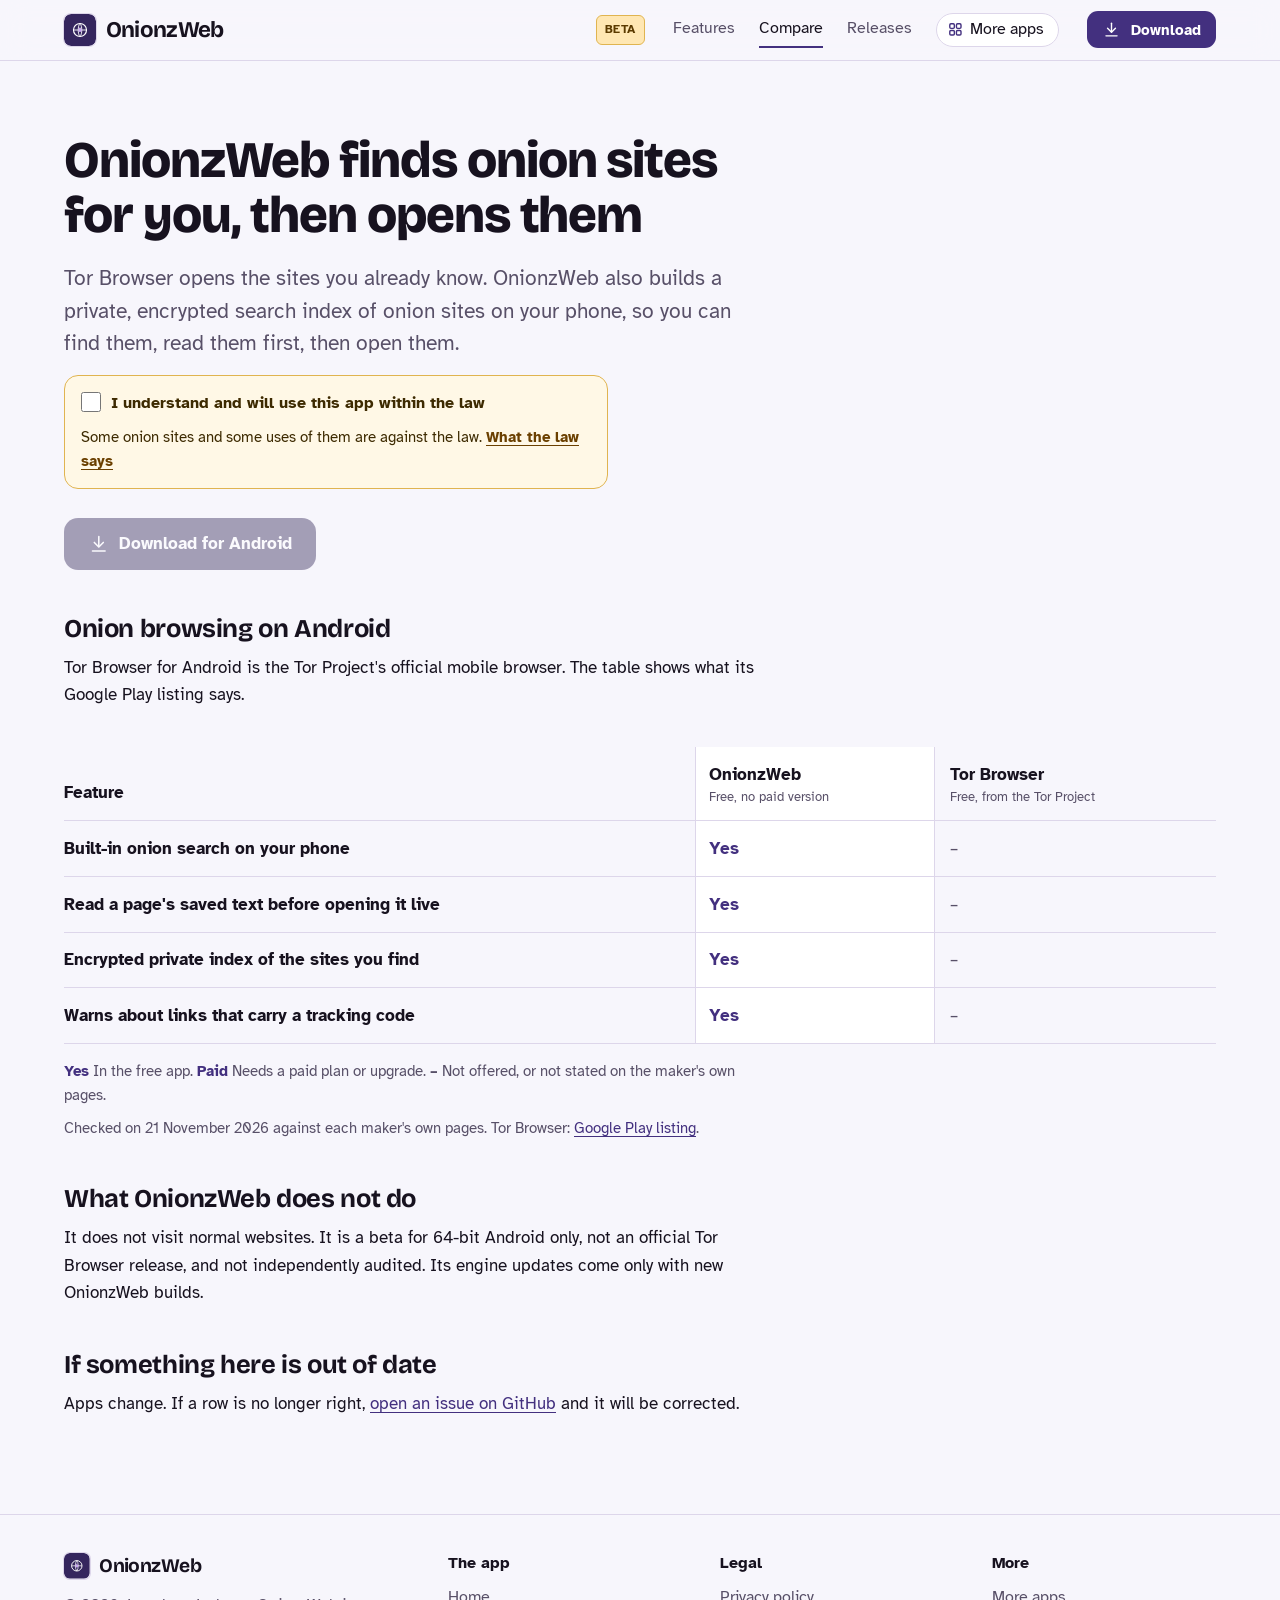
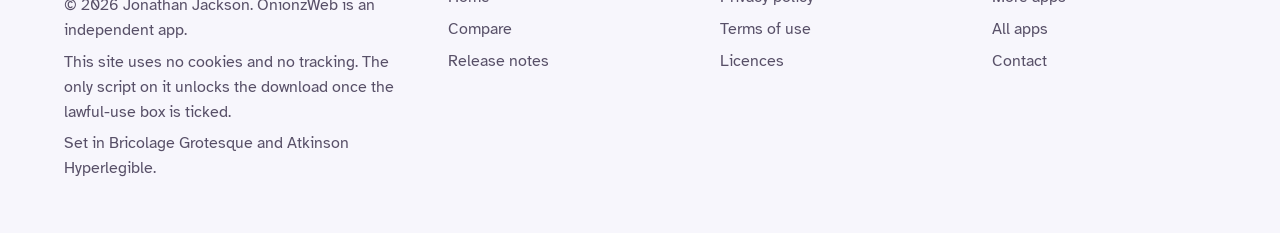
==== commit 9d3300a5: "Compare only where OnionzWeb is better; call it a beta" ====
--- a/compare.html
+++ b/compare.html
@@ -41,8 +41,8 @@
 <main id="main" class="doc">
 <div class="wrap">
 <div class="measure">
-<h1>Tor Browser is for the whole web. OnionzWeb is for onion sites.</h1>
-<p class="lede">The official Tor Browser is the right choice for most people. OnionzWeb is narrower: an onion-only browser with its own private search index built in.</p>
+<h1>OnionzWeb finds onion sites for you, then opens them</h1>
+<p class="lede">Tor Browser opens the sites you already know. OnionzWeb also builds a private, encrypted search index of onion sites on your phone, so you can find them, read them first, then open them.</p>
 <div class="gate-scope"><div class="law-box" data-gate><label><input type="checkbox"> I understand and will use this app within the law</label><p>Some onion sites and some uses of them are against the law. <a href="terms.html#law">What the law says</a></p><noscript><p>Turn on JavaScript to tick the box and download.</p></noscript></div><p class="get"><a class="button" data-href="https://github.com/CustomGPTer/onionzweb/releases/download/v0.1.0-dev8/OnionzWeb.apk" aria-disabled="true" role="link" tabindex="-1"><svg class="ico" viewBox="0 0 24 24" aria-hidden="true"><path d="M12 4v11"/><path d="M7 10.5l5 5 5-5"/><path d="M5 20h14"/></svg>Download for Android</a></p></div>
 <h2 id="table">Onion browsing on Android</h2>
 <p>Tor Browser for Android is the Tor Project's official mobile browser. The table shows what its Google Play listing says.</p>
@@ -51,19 +51,17 @@
 <table class="cmp">
 <thead><tr><th scope="col">Feature</th><th scope="col" class="ours">OnionzWeb<small>Free, no paid version</small></th><th scope="col">Tor Browser<small>Free, from the Tor Project</small></th></tr></thead>
 <tbody>
-<tr><th scope="row">Free, with no adverts</th><td class="yes ours"><span class="app">OnionzWeb</span><span class="v">Yes</span></td><td class="yes"><span class="app">Tor Browser</span><span class="v">Yes<small><a href="https://play.google.com/store/apps/details?id=org.torproject.torbrowser">"Will always be free"</a></small></span></td></tr>
 <tr><th scope="row">Built-in onion search on your phone</th><td class="yes ours"><span class="app">OnionzWeb</span><span class="v">Yes</span></td><td class="na"><span class="app">Tor Browser</span><span class="v">&ndash;</span></td></tr>
-<tr><th scope="row">Visits normal websites</th><td class="yes ours"><span class="app">OnionzWeb</span><span class="v">No<small>Onion sites only</small></span></td><td class="yes"><span class="app">Tor Browser</span><span class="v">Yes<small><a href="https://play.google.com/store/apps/details?id=org.torproject.torbrowser">Private browsing</a></small></span></td></tr>
-<tr><th scope="row">Official Tor Project app</th><td class="yes ours"><span class="app">OnionzWeb</span><span class="v">No</span></td><td class="yes"><span class="app">Tor Browser</span><span class="v">Yes<small><a href="https://play.google.com/store/apps/details?id=org.torproject.torbrowser">"Only official mobile browser"</a></small></span></td></tr>
-<tr><th scope="row">Open source</th><td class="yes ours"><span class="app">OnionzWeb</span><span class="v">No</span></td><td class="yes"><span class="app">Tor Browser</span><span class="v">Yes<small><a href="https://play.google.com/store/apps/details?id=org.torproject.torbrowser">"Free and open source"</a></small></span></td></tr>
-<tr><th scope="row">On Google Play</th><td class="yes ours"><span class="app">OnionzWeb</span><span class="v">No</span></td><td class="yes"><span class="app">Tor Browser</span><span class="v">Yes<small><a href="https://play.google.com/store/apps/details?id=org.torproject.torbrowser">Play listing</a></small></span></td></tr>
+<tr><th scope="row">Read a page&#x27;s saved text before opening it live</th><td class="yes ours"><span class="app">OnionzWeb</span><span class="v">Yes</span></td><td class="na"><span class="app">Tor Browser</span><span class="v">&ndash;</span></td></tr>
+<tr><th scope="row">Encrypted private index of the sites you find</th><td class="yes ours"><span class="app">OnionzWeb</span><span class="v">Yes</span></td><td class="na"><span class="app">Tor Browser</span><span class="v">&ndash;</span></td></tr>
+<tr><th scope="row">Warns about links that carry a tracking code</th><td class="yes ours"><span class="app">OnionzWeb</span><span class="v">Yes</span></td><td class="na"><span class="app">Tor Browser</span><span class="v">&ndash;</span></td></tr>
 </tbody>
 </table>
 </div>
 <div class="measure">
 <p class="key"><strong class="yes">Yes</strong> In the free app. <strong class="pay">Paid</strong> Needs a paid plan or upgrade. <strong>&ndash;</strong> Not offered, or not stated on the maker's own pages.</p>
 <p class="key">Checked on 21 November 2026 against each maker's own pages. Tor Browser: <a href="https://play.google.com/store/apps/details?id=org.torproject.torbrowser">Google Play listing</a>.</p>
-<h2>What OnionzWeb does not do</h2><p>It does not visit normal websites. It is a development build for 64-bit Android only, not an official Tor Browser release, and not independently audited. Its engine updates come only with new OnionzWeb builds.</p>
+<h2>What OnionzWeb does not do</h2><p>It does not visit normal websites. It is a beta for 64-bit Android only, not an official Tor Browser release, and not independently audited. Its engine updates come only with new OnionzWeb builds.</p>
 <h2 id="wrong">If something here is out of date</h2>
 <p>Apps change. If a row is no longer right, <a href="https://github.com/CustomGPTer/onionzweb/issues">open an issue on GitHub</a> and it will be corrected.</p>
 </div>
